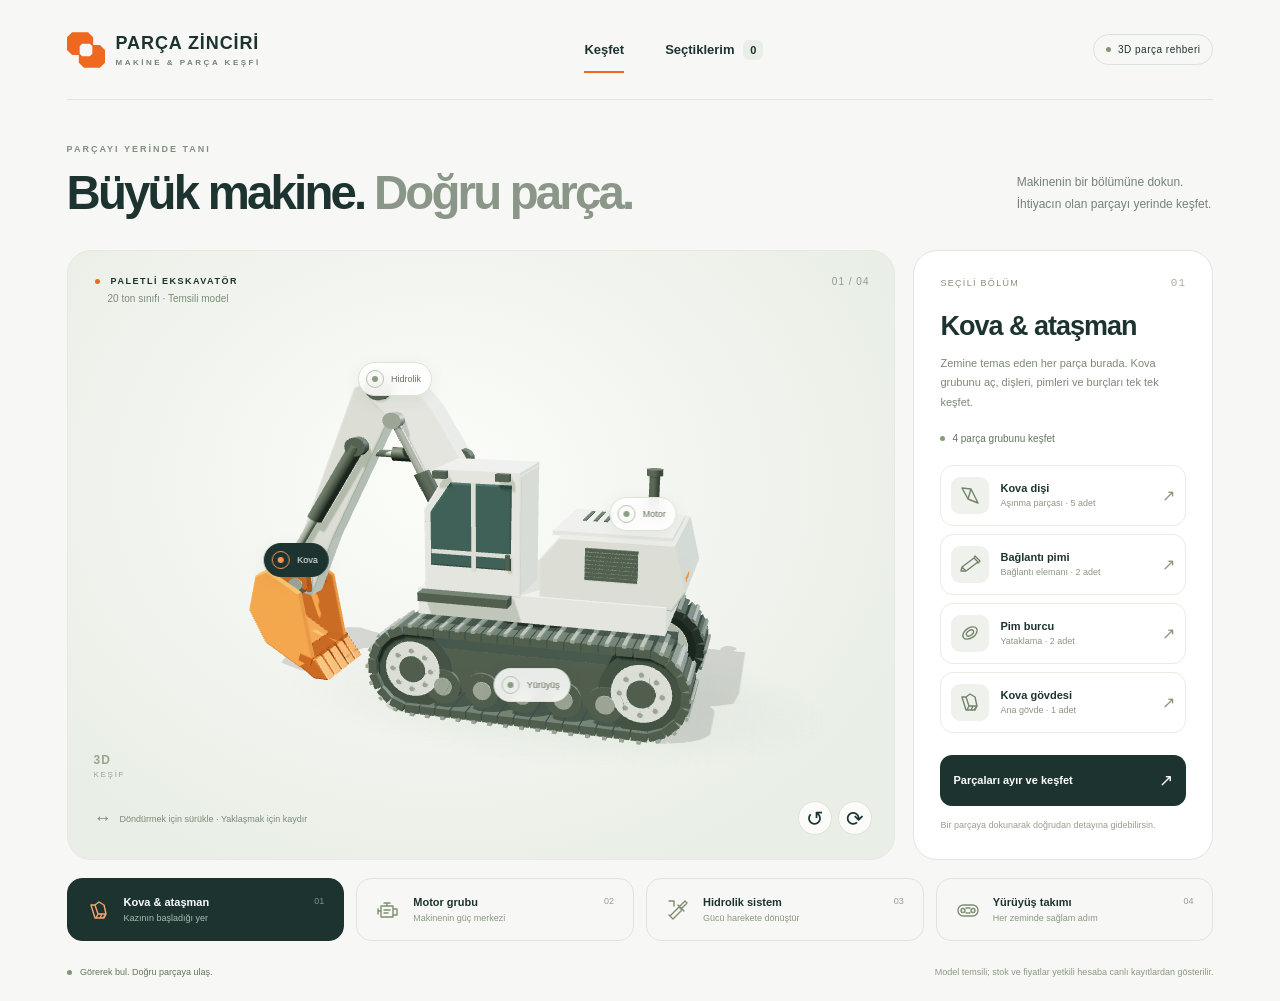
==== mobil-kesfet/index.html @ 013aa924 "feat(mobile): connect excavator parts to protected supplier offers" ====
<!doctype html>
<html lang="tr">
<head><meta charset="UTF-8"><meta name="viewport" content="width=device-width,initial-scale=1"><meta name="theme-color" content="#f3f4f1"><title>Parça Zinciri · Makineyi keşfet</title>  <script type="module" crossorigin src="./assets/index-DD-yfQPR.js"></script>
  <link rel="stylesheet" crossorigin href="./assets/index-zh4lyo6L.css">
</head>
<body>
<div id="app">
  <header class="topbar">
    <a class="brand" href="#explore" aria-label="Parça Zinciri ana ekran"><svg viewBox="0 0 90 84" aria-hidden="true"><path fill="currentColor" fill-rule="evenodd" d="M50,0 62,12 62,30 78,30 90,42 90,72 78,84 40,84 28,72 28,54 12,54 0,42 0,12 12,0ZM54,27 36,27 30,33 30,51 36,57 54,57 60,51 60,33Z"/></svg><span>PARÇA ZİNCİRİ<small>MAKİNE & PARÇA KEŞFİ</small></span></a>
    <nav class="toplinks" aria-label="Ana menü"><a class="active" href="#explore">Keşfet</a><button id="saved-button">Seçtiklerim <span id="saved-count">0</span></button></nav>
    <div class="demo-pill"><i></i> 3D parça rehberi</div>
  </header>
  <main>
    <section class="intro"><div><div class="eyebrow" id="eyebrow">PARÇAYI YERİNDE TANI</div><h1 id="page-title">Büyük makine.<br><span>Doğru parça.</span></h1></div><p id="intro-copy">Makinenin bir bölümüne dokun.<br>İhtiyacın olan parçayı yerinde keşfet.</p></section>
    <div class="workspace">
      <section class="viewport" aria-label="Etkileşimli üç boyutlu ekskavatör">
        <div class="scene-top"><button id="back-button" class="back hidden" aria-label="Makineye dön">← <span>Makineye dön</span></button><div id="machine-label" class="machine-label"><span class="mini-dot"></span> PALETLİ EKSKAVATÖR <small>20 ton sınıfı · Temsili model</small></div><span class="scene-index" id="scene-index">01 / 04</span></div>
        <div id="scene"><div id="loading">Makine hazırlanıyor<span></span></div></div>
        <div id="hotspots" aria-label="Makine bölümleri"></div>
        <div class="scene-tools"><button id="reset-camera" title="Görünümü sıfırla" aria-label="Görünümü sıfırla">↺</button><button id="rotate-button" title="Otomatik döndür" aria-label="Otomatik döndür" aria-pressed="false">⟳</button></div>
        <div class="scene-caption"><span class="drag-icon">↔</span><span id="scene-instruction">Döndürmek için sürükle · Yaklaşmak için kaydır</span></div>
        <div class="view-badge">3D <span id="view-mode">KEŞİF</span></div>
        <div id="explode-controls" class="explode-controls hidden"><div><label for="explode-range">Parçaları ayır</label><output id="explode-value" for="explode-range">%100</output></div><input id="explode-range" type="range" min="0" max="100" value="100" aria-label="Parçaların ayrılma miktarı"><div class="range-labels"><span>Birleşik</span><span>Ayrılmış</span></div></div>
      </section>
      <aside class="inspector" aria-label="Seçili bölüm bilgileri"><div id="panel-content"></div></aside>
    </div>
    <nav id="category-tabs" class="category-tabs" aria-label="Makine bölümleri"></nav>
    <section id="live-offers" class="live-offers hidden" aria-label="Gerçek tedarikçi stokları ve fiyatları"></section>
    <footer class="page-footer"><span><i></i> Görerek bul. Doğru parçaya ulaş.</span><span>Model temsili; stok ve fiyatlar yetkili hesaba canlı kayıtlardan gösterilir.</span></footer>
  </main>
  <div id="toast" role="status" aria-live="polite"></div>
  <dialog id="saved-dialog"><div class="dialog-top"><div><div class="eyebrow">KEŞİF LİSTEM</div><h2>Seçtiğin parçalar</h2></div><button id="close-dialog" aria-label="Kapat">×</button></div><div id="saved-items"></div><p class="dialog-note">Parça türü seçimleri bu sekmede tutulur. Sipariş veya stok rezervasyonu oluşturmaz.</p></dialog>
</div>
</body></html>
---- mobil-kesfet/assets/index-zh4lyo6L.css ----
h1 span{margin-left:.2em}@media(max-width:720px){.detail-mode .viewport{min-height:450px!important}.detail-mode #scene{bottom:150px}.detail-mode .explode-controls{bottom:54px;width:260px}.detail-mode .view-badge{display:none}.detail-mode .scene-caption{bottom:20px}}@media(max-width:720px){main{display:flex!important;flex-direction:column}.intro{order:0}.workspace{display:contents!important}.viewport{order:1}.category-tabs{order:2!important}.inspector{order:3}.page-footer{order:4}h1 span{margin-left:0}}:root{font-family:Manrope,Arial,sans-serif;color:#1d3330;background:#f7f8f5;font-synthesis:none;--orange:#ee681f;--ink:#1d3330;--muted:#75817c;--line:#e1e5df;--surface:#eef1eb}*{box-sizing:border-box}body{margin:0}button,input,a{-webkit-tap-highlight-color:transparent}button,a{touch-action:manipulation}button{font:inherit;cursor:pointer;color:inherit}button:focus-visible,a:focus-visible,input:focus-visible{outline:3px solid #ee681f;outline-offset:4px}button{border:0}a{color:inherit;text-decoration:none}.hidden{display:none!important}.topbar{height:100px;margin:0 5.2%;border-bottom:1px solid var(--line);display:flex;align-items:center;justify-content:space-between;gap:20px}.brand{display:flex;align-items:center;gap:11px}.brand svg{width:38px;height:38px;color:var(--orange)}.brand>span{font-size:18px;font-weight:800;letter-spacing:.9px}.brand small{display:block;font-size:8px;letter-spacing:2.5px;font-weight:600;margin-top:4px;color:#75817c}.toplinks{display:flex;align-items:center;gap:35px;font-size:13px;font-weight:700}.toplinks a{position:relative}.toplinks a:after{content:"";position:absolute;bottom:-16px;left:0;right:0;height:2px;background:var(--orange)}.toplinks button{background:none}.toplinks span{padding:4px 7px;background:#e9eee7;border-radius:6px;margin-left:5px;font-size:11px}.demo-pill{font-size:10px;letter-spacing:.5px;border:1px solid #dce3d9;padding:9px 12px;border-radius:30px;display:flex;gap:7px;align-items:center}.demo-pill i,.mini-dot,.page-footer i{width:5px;height:5px;border-radius:50%;background:#839775;display:inline-block}main{max-width:1480px;margin:auto;padding:44px 5.2% 20px}.intro{display:flex;align-items:flex-end;justify-content:space-between;margin-bottom:30px}.eyebrow{font-size:9px;letter-spacing:2px;font-weight:800;color:#82907f;margin-bottom:12px}h1{font-size:clamp(34px,3.7vw,53px);line-height:1.13;letter-spacing:-2.8px;font-weight:600;margin:0}h1 br{display:none}h1 span{color:#8a9687}.intro p{font-size:12px;line-height:1.8;color:var(--muted);margin:0 2px 4px 25px}.workspace{display:grid;grid-template-columns:minmax(0,1fr) 300px;gap:18px;min-height:490px}.viewport{position:relative;isolation:isolate;border-radius:24px;overflow:hidden;background:radial-gradient(ellipse at 45% 38%,#fcfdf9,#e9eee6 80%);min-height:490px;border:1px solid #e5e9e1}.scene-top{position:absolute;top:25px;left:27px;right:25px;display:flex;justify-content:space-between;align-items:flex-start;z-index:3;pointer-events:none}.machine-label{font-size:9px;font-weight:800;letter-spacing:1.5px}.machine-label .mini-dot{margin-right:7px;background:var(--orange)}.machine-label small{display:block;font-size:10px;font-weight:500;letter-spacing:0;color:#7d8b79;margin:7px 0 0 13px}.scene-index{font-size:10px;color:#8f9d87;letter-spacing:1px}#scene{position:absolute;inset:0}canvas{display:block;width:100%;height:100%;touch-action:none}#loading{position:absolute;top:50%;left:50%;transform:translate(-50%,-50%);font-size:13px;color:#627560}#loading span{display:block;width:80px;height:2px;margin:15px auto;background:var(--orange);animation:breathe 1s infinite alternate}.scene-tools{position:absolute;bottom:24px;right:22px;display:flex;gap:6px;z-index:5}.scene-tools button{width:34px;height:34px;background:#ffffffc9;border:1px solid #dce3d8;border-radius:50%;font-size:21px;line-height:1}.scene-tools button[aria-pressed=true]{background:var(--ink);color:#fff}.scene-caption{position:absolute;bottom:30px;left:26px;display:flex;align-items:center;gap:8px;font-size:9px;color:#7c8a77;pointer-events:none}.drag-icon{font-size:18px}.view-badge{position:absolute;bottom:80px;left:26px;font-size:12px;font-weight:800;letter-spacing:1px;color:#9aa491}.view-badge span{font-size:8px;font-weight:500;display:block;letter-spacing:1.7px;margin-top:3px}.inspector{border:1px solid var(--line);border-radius:24px;background:#fff;padding:26px;min-width:0}.panel-overline{display:flex;justify-content:space-between;align-items:center;font-size:9px;letter-spacing:1.3px;color:#819078;margin-bottom:22px}.panel-number{font-size:11px;font-family:monospace;color:#a7afa2}.category-title{font-size:27px;font-weight:600;letter-spacing:-1px;line-height:1.15;margin:0 0 12px}.category-desc{font-size:11px;color:#7c8878;line-height:1.8;margin:0 0 20px}.count-row{display:flex;align-items:center;gap:7px;font-size:10px;color:#62765d;margin-bottom:21px}.count-row span{width:5px;height:5px;background:#839f73;border-radius:50%}.part-list{display:flex;flex-direction:column;gap:8px}.part-row{display:flex;align-items:center;gap:11px;width:100%;border:1px solid #e8ece5;border-radius:13px;padding:11px 10px;background:#fff;text-align:left;transition:.2s}.part-row:hover,.part-row.active{border-color:#eaa47c;background:#fff8f2}.part-icon{height:37px;width:38px;border-radius:9px;background:#eff2ec;display:grid;place-items:center;color:#73846a;flex:none}.part-row.active .part-icon{background:#fce5d8;color:#d66025}.part-icon svg{width:24px;height:24px}.part-info{flex:1}.part-info strong{font-size:11px;font-weight:750;display:block}.part-info small{font-size:9px;color:#8a9684;display:block;margin-top:4px}.part-arrow{font-size:16px;color:#89977f}.primary{width:100%;background:var(--ink);color:#fff;border-radius:12px;padding:15px 13px;margin-top:22px;font-size:11px;font-weight:650;display:flex;align-items:center;justify-content:space-between;transition:.2s}.primary:hover{background:#2e5149}.primary span{font-size:17px}.panel-foot{font-size:9px;color:#96a08f;line-height:1.7;margin:12px 0 0}.category-tabs{display:grid;grid-template-columns:repeat(4,1fr);gap:12px;margin-top:18px}.category-tab{display:flex;align-items:center;text-align:left;gap:13px;padding:17px 19px;background:transparent;border:1px solid #dfe5db;border-radius:15px;transition:.2s}.category-tab:hover{background:#eaf0e5}.category-tab.active{background:var(--ink);border-color:var(--ink);color:#fff}.category-tab svg{width:24px;height:24px;color:#7c8f70}.category-tab.active svg{color:#f3a674}.category-tab strong{display:block;font-size:11px;font-weight:700}.category-tab small{display:block;font-size:9px;margin-top:5px;color:#8a9881}.category-tab.active small{color:#a9beb1}.tab-number{margin-left:auto;font-size:9px;align-self:flex-start;opacity:.45}.page-footer{display:flex;justify-content:space-between;gap:20px;margin-top:24px;color:#8c9785;font-size:9px;line-height:1.6}.page-footer span:first-child{color:#62725b}.page-footer i{margin-right:6px}.hotspot{position:absolute;display:flex;align-items:center;gap:7px;pointer-events:auto;background:#ffffffdf;border:1px solid #dce3d6;box-shadow:0 4px 18px #263a2810;color:#65735c;border-radius:25px;padding:7px 10px 7px 7px;font-size:9px;white-space:nowrap;transform:translate(-50%,-50%);transition:background .2s,opacity .2s;-webkit-backdrop-filter:blur(8px);backdrop-filter:blur(8px)}.hotspot i{display:block;width:18px;height:18px;border:1px solid #b8c3b0;border-radius:50%;position:relative}.hotspot i:after{content:"";position:absolute;inset:5px;border-radius:50%;background:#8b9d80}.hotspot.active{background:var(--ink);color:#fff;border-color:var(--ink)}.hotspot.active i{border-color:#ee985b}.hotspot.active i:after{background:#ff9757}#hotspots{position:absolute;inset:0;pointer-events:none;z-index:4}.back{pointer-events:auto;background:#ffffffcf;padding:10px 12px;border-radius:20px;font-size:14px;box-shadow:0 2px 10px #203c2010}.back span{font-size:10px;margin-left:6px}.detail-mode .scene-caption{bottom:23px}.detail-mode .scene-tools{bottom:18px}.explode-controls{position:absolute;bottom:75px;left:50%;transform:translate(-50%);width:250px;padding:13px 18px 10px;background:#ffffffda;border:1px solid #e0e7db;border-radius:15px;-webkit-backdrop-filter:blur(10px);backdrop-filter:blur(10px);z-index:5}.explode-controls>div:first-child{display:flex;justify-content:space-between;align-items:center;font-size:10px;font-weight:700}input[type=range]{width:100%;accent-color:var(--orange);margin:12px 0 6px;cursor:pointer}.range-labels{display:flex;justify-content:space-between;font-size:8px;color:#8b9784}.detail-price{border-top:1px solid var(--line);padding-top:16px;margin-top:20px;display:flex;align-items:flex-end;justify-content:space-between}.detail-price small{display:block;color:#91a086;font-size:9px;margin-bottom:5px}.detail-price strong{font-size:24px;font-weight:600;letter-spacing:-1px}.detail-price em{font-size:10px;font-style:normal;background:#edf3e8;padding:6px 9px;border-radius:15px;color:#68805c}.detail-sku{font-family:monospace;font-size:10px;color:#8c9787;margin-bottom:12px}.detail-mode .category-title{font-size:25px}.detail-mode .panel-overline,.detail-mode .category-desc{margin-bottom:15px}.detail-mode .part-row{padding:8px 9px}.detail-mode .part-icon{height:30px;width:30px}.detail-mode .primary{margin-top:15px}.detail-mode .view-badge{bottom:80px}#toast{position:fixed;bottom:25px;left:50%;transform:translate(-50%,15px);padding:14px 25px;background:var(--ink);color:#fff;border-radius:30px;font-size:12px;box-shadow:0 8px 40px #1d33302a;z-index:50;opacity:0;pointer-events:none;transition:.25s}#toast.show{opacity:1;transform:translate(-50%)}dialog{border:1px solid var(--line);border-radius:24px;width:min(470px,calc(100% - 32px));padding:28px;color:var(--ink);box-shadow:0 25px 100px #142c3320}dialog::backdrop{background:#24352d66;-webkit-backdrop-filter:blur(6px);backdrop-filter:blur(6px)}.dialog-top{display:flex;justify-content:space-between;align-items:flex-start}.dialog-top h2{font-size:24px;margin:0 0 24px;letter-spacing:-1px}.dialog-top button{background:#eef2ea;width:30px;height:30px;border-radius:50%;font-size:22px}.dialog-note{font-size:10px;line-height:1.7;color:#85907e}.saved-row{padding:15px 0;border-top:1px solid var(--line);display:flex;align-items:center;justify-content:space-between;gap:10px}.saved-row strong{font-size:13px}.saved-row small{display:block;font-size:10px;color:#8b9783;margin-top:5px}.saved-row button{background:#f4f0eb;padding:8px 12px;border-radius:8px;font-size:11px}.empty-list{font-size:13px;line-height:1.8;color:#7c8876;padding:15px 0 25px}.scene-error{padding:30px;max-width:350px;line-height:1.8;text-align:center}.error-retry{margin-top:15px;padding:10px 15px;border-radius:10px;background:var(--ink);color:#fff}@keyframes breathe{to{opacity:.3;transform:scaleX(.4)}}@media(min-width:1500px){main{padding-left:30px;padding-right:30px}.workspace,.viewport{min-height:560px}.inspector{padding:32px}.category-title{font-size:30px}.part-row{padding:15px 10px}.category-desc{font-size:12px}}@media(max-width:1000px){.workspace{grid-template-columns:minmax(0,1fr) 265px}.inspector{padding:22px}.intro p{font-size:11px}.category-tab{padding:15px 13px;gap:8px}.category-tab strong{font-size:10px}.scene-caption{max-width:190px;font-size:8px}.category-title{font-size:25px}}@media(max-width:720px){.topbar{height:79px;margin:0 20px}.brand svg{width:30px;height:30px}.brand>span{font-size:14px;letter-spacing:.4px}.brand small{font-size:6px;letter-spacing:1.9px}.toplinks{gap:0}.toplinks a{display:none}.toplinks button{font-size:0;padding:10px 0}.toplinks button:before{content:"♡";font-size:23px}.toplinks span{font-size:10px;margin-left:3px}.demo-pill{position:absolute;top:99px;right:20px;font-size:8px;padding:6px 8px}.demo-pill i{width:4px;height:4px}main{padding:24px 16px 25px}.intro{display:block;margin:0 4px 20px}.eyebrow{font-size:8px;letter-spacing:1.6px;margin-bottom:13px}h1{font-size:34px;letter-spacing:-1.8px;line-height:1.17}h1 br{display:block}.intro p{margin:12px 0 0;font-size:11px;line-height:1.7}.intro p br{display:none}.workspace{display:flex;flex-direction:column;gap:14px;min-height:0}.viewport{min-height:370px;border-radius:22px}.scene-top{top:18px;left:18px;right:18px}.machine-label{font-size:8px;letter-spacing:1px}.machine-label small{font-size:8px}.scene-caption{bottom:21px;left:17px;max-width:205px}.scene-tools{bottom:16px;right:14px}.scene-tools button{width:30px;height:30px;font-size:19px}.hotspot{font-size:8px;padding:5px 8px 5px 5px;gap:4px}.hotspot i{width:15px;height:15px}.hotspot i:after{inset:4px}.view-badge{left:19px;bottom:62px}.inspector{border-radius:20px;padding:23px}.panel-overline{margin-bottom:13px}.category-title{font-size:26px}.category-desc{font-size:12px;max-width:95%}.part-list{display:grid;grid-template-columns:1fr 1fr;gap:8px}.part-row{gap:7px;padding:10px 8px}.part-icon{width:29px;height:29px}.part-info strong{font-size:10px}.part-info small{font-size:8px}.part-arrow{display:none}.primary{margin-top:16px;font-size:12px}.category-tabs{order:0;grid-template-columns:repeat(4,1fr);gap:5px;margin:13px 0}.category-tab{flex-direction:column;align-items:center;justify-content:center;padding:13px 4px;gap:7px;border-radius:13px;text-align:center;min-height:76px}.category-tab svg{width:21px;height:21px}.category-tab strong{font-size:8px}.category-tab small,.tab-number{display:none}.page-footer{flex-direction:column;gap:8px;margin:22px 6px 0;font-size:8px}.detail-mode .viewport{min-height:400px}.explode-controls{bottom:65px;width:220px;padding:12px 16px 9px}.detail-mode .scene-caption{max-width:190px}.detail-mode .view-badge{bottom:80px}.detail-mode .intro h1{font-size:32px}.detail-mode .part-list{grid-template-columns:1fr 1fr}.detail-price{margin-top:17px}.detail-mode .category-tabs{display:none}.detail-mode .page-footer{margin-top:18px}.back span{font-size:9px}.back{font-size:13px;padding:9px 10px}}@media(prefers-reduced-motion:reduce){*,*:before,*:after{animation:none!important;transition:none!important;scroll-behavior:auto!important}}.live-offers{margin-top:24px;background:#fff;border:1px solid var(--line);border-radius:24px;padding:28px;scroll-margin-top:20px;min-width:0}.offers-heading{display:flex;justify-content:space-between;align-items:center;gap:16px}.offers-heading h2{margin:8px 0;font-size:26px;letter-spacing:-.8px}.offers-panel-link{font-size:12px;font-weight:700;white-space:nowrap}.offers-help,.offers-message{font-size:13px;line-height:1.7;color:#586e63}.offers-message{padding:14px 16px;background:#f1f4ed;border-radius:12px}.offers-message a{display:inline-block;margin:6px 0;color:#a94b17;text-decoration:underline;font-weight:700}.offers-form{display:grid;grid-template-columns:repeat(4,minmax(0,1fr));gap:14px;margin:24px 0 16px}.offers-form label{font-size:12px;font-weight:700;min-width:0}.offers-form input:not([type=checkbox]),.offers-form select{display:block;width:100%;min-width:0;margin-top:8px;min-height:46px;border:1px solid #cdd6c8;border-radius:10px;padding:10px;font:inherit;background:#fff;color:var(--ink)}.offers-check{display:flex;align-items:center;gap:8px;min-height:44px}.offers-check input{width:18px;height:18px;accent-color:var(--orange)}.offers-search,.offers-more{min-height:46px;border-radius:10px;background:var(--ink);color:#fff;padding:12px 18px;font-size:13px}.offers-results{display:grid;grid-template-columns:repeat(2,minmax(0,1fr));gap:16px}.offer-card{border:1px solid var(--line);border-radius:16px;padding:20px;min-width:0;overflow-wrap:anywhere}.offer-top{display:flex;justify-content:space-between;gap:12px;align-items:flex-start;font-size:13px}.offer-status{background:#e5efdf;color:#426637;border-radius:6px;padding:5px 8px;font-size:10px;white-space:nowrap}.offer-status.pending{background:#fff1db;color:#8a5c15}.offer-card h3{font-size:19px;line-height:1.4;margin:20px 0 8px}.offer-meta,.offer-code,.offer-card details{font-size:12px;color:#68796c;line-height:1.7}.offer-code strong{color:var(--ink)}.offer-numbers{display:flex;flex-wrap:wrap;gap:18px;margin:20px 0}.offer-numbers small{font-size:10px;display:block;color:#74836b;margin-bottom:6px}.offer-numbers strong{font-size:20px;color:var(--ink)}.offer-card button{font-size:12px;min-height:44px;background:#eef2e8;padding:12px;border-radius:10px;width:100%;margin-bottom:12px}.offer-card summary{cursor:pointer;min-height:30px}.offer-test{background:#fff0dc;color:#805121;border-radius:6px;padding:8px;font-size:11px}.offers-more{margin-top:16px}.save-secondary{margin-top:10px;background:transparent;border:1px solid var(--line);width:100%;padding:12px;border-radius:10px;font-size:12px;min-height:44px}@media(max-width:720px){.live-offers{order:4;padding:20px 16px;margin-top:14px;border-radius:20px}.page-footer{order:5}.offers-heading{display:block}.offers-heading h2{font-size:24px}.offers-panel-link{display:inline-block;padding:8px 0}.offers-form{grid-template-columns:repeat(2,minmax(0,1fr));gap:12px}.offers-results{grid-template-columns:1fr}.offers-search{grid-column:1/-1}.offer-card{padding:17px}.offer-top{font-size:12px}.offers-form input:not([type=checkbox]),.offers-form select{font-size:16px}.offers-help,.offers-message{font-size:12px}}
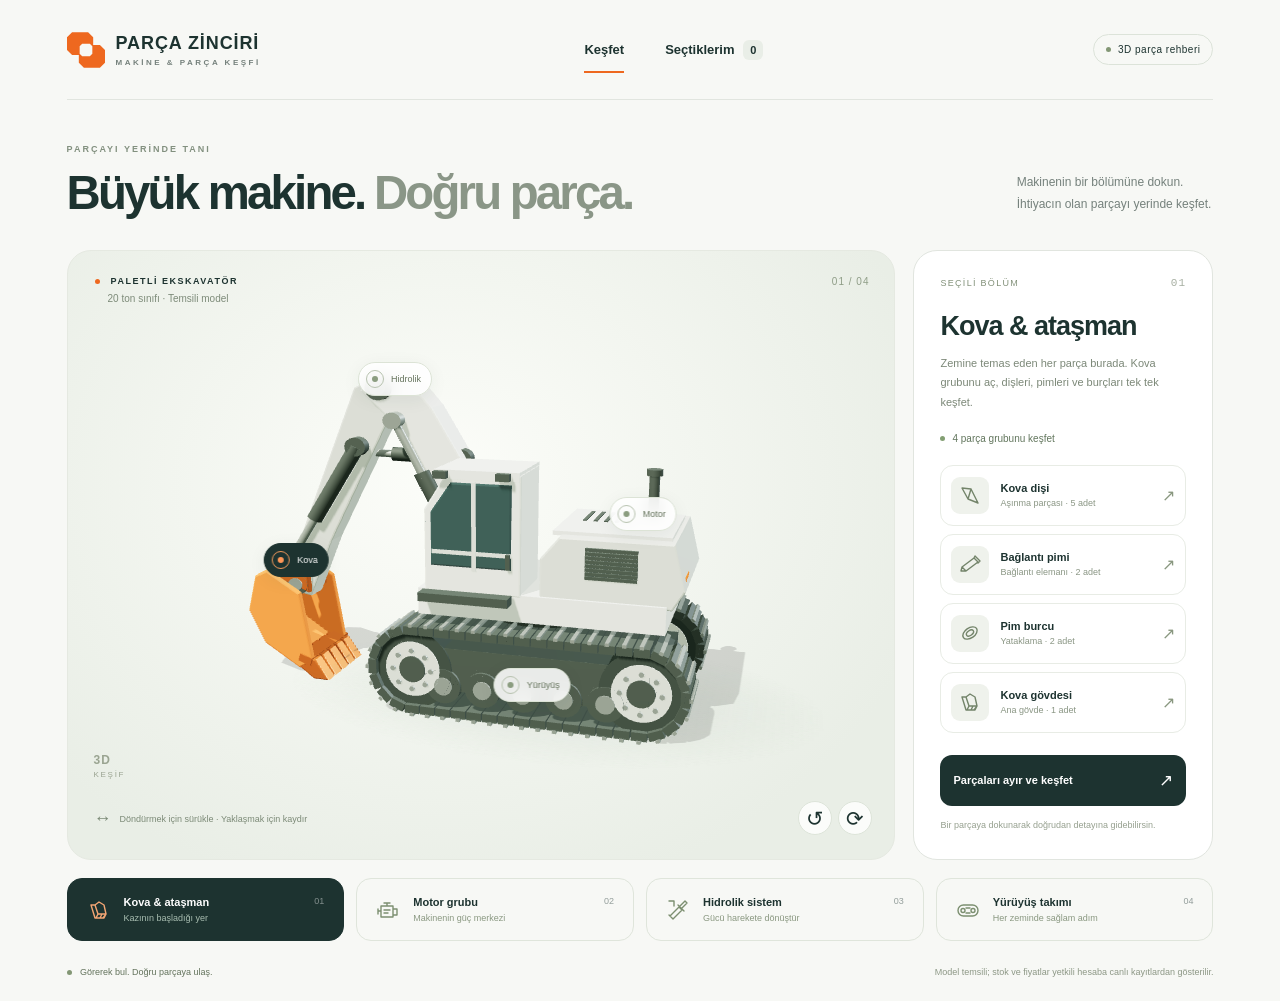
==== commit c7019255: "fix(explorer): tighten part matches and label price currencies" ====
--- a/mobil-kesfet/index.html
+++ b/mobil-kesfet/index.html
@@ -1,6 +1,6 @@
 <!doctype html>
 <html lang="tr">
-<head><meta charset="UTF-8"><meta name="viewport" content="width=device-width,initial-scale=1"><meta name="theme-color" content="#f3f4f1"><title>Parça Zinciri · Makineyi keşfet</title>  <script type="module" crossorigin src="./assets/index-DD-yfQPR.js"></script>
+<head><meta charset="UTF-8"><meta name="viewport" content="width=device-width,initial-scale=1"><meta name="theme-color" content="#f3f4f1"><title>Parça Zinciri · Makineyi keşfet</title>  <script type="module" crossorigin src="./assets/index-BQaDOQ74.js"></script>
   <link rel="stylesheet" crossorigin href="./assets/index-zh4lyo6L.css">
 </head>
 <body>
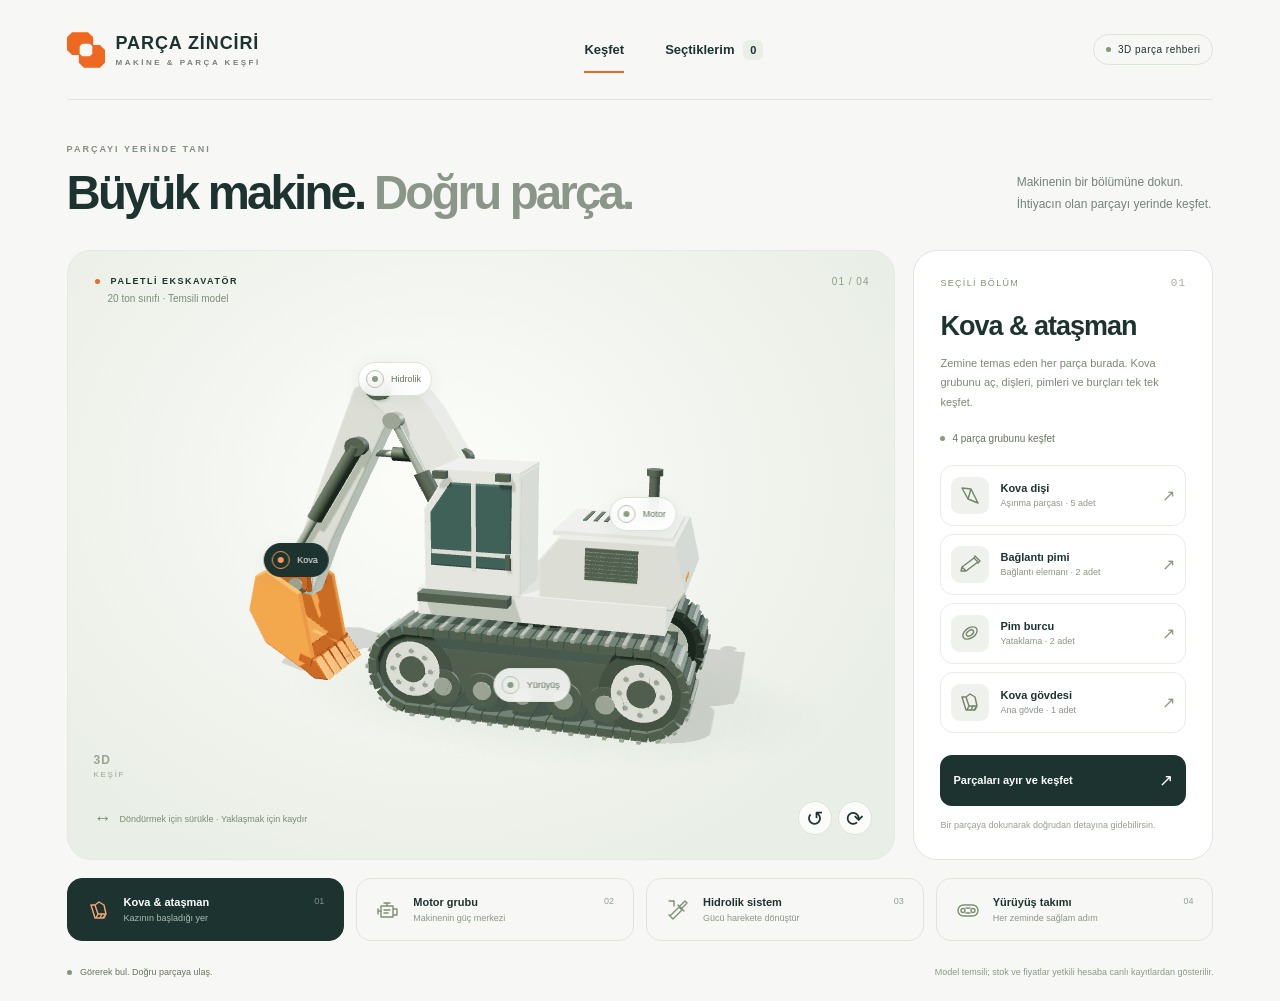
==== commit 1ad42557: "feat(mobile): sign in with verified web administrator session" ====
--- a/mobil-kesfet/index.html
+++ b/mobil-kesfet/index.html
@@ -1,6 +1,6 @@
 <!doctype html>
 <html lang="tr">
-<head><meta charset="UTF-8"><meta name="viewport" content="width=device-width,initial-scale=1"><meta name="theme-color" content="#f3f4f1"><title>Parça Zinciri · Makineyi keşfet</title>  <script type="module" crossorigin src="./assets/index-BQaDOQ74.js"></script>
+<head><meta charset="UTF-8"><meta name="viewport" content="width=device-width,initial-scale=1"><meta name="theme-color" content="#f3f4f1"><title>Parça Zinciri · Makineyi keşfet</title>  <script type="module" crossorigin src="./assets/index-BoUj6Jlf.js"></script>
   <link rel="stylesheet" crossorigin href="./assets/index-zh4lyo6L.css">
 </head>
 <body>
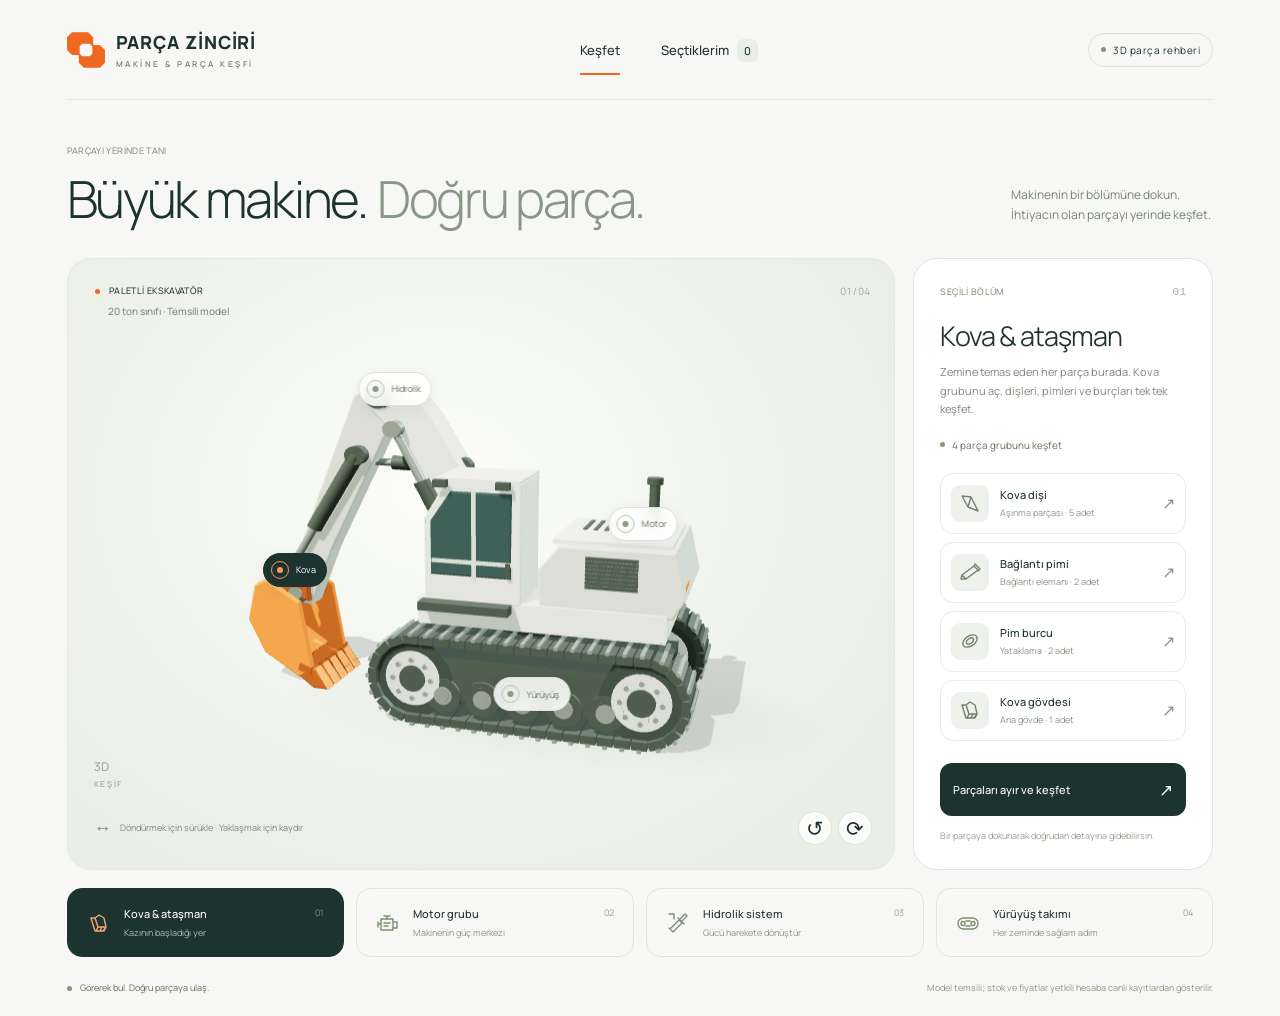
==== commit c15a99db: "Match mobile typography to light rounded reference style" ====
--- a/mobil-kesfet/index.html
+++ b/mobil-kesfet/index.html
@@ -1,7 +1,7 @@
 <!doctype html>
 <html lang="tr">
-<head><meta charset="UTF-8"><meta name="viewport" content="width=device-width,initial-scale=1"><meta name="theme-color" content="#f3f4f1"><title>Parça Zinciri · Makineyi keşfet</title>  <script type="module" crossorigin src="./assets/index-BoUj6Jlf.js"></script>
-  <link rel="stylesheet" crossorigin href="./assets/index-zh4lyo6L.css">
+<head><meta charset="UTF-8"><meta name="viewport" content="width=device-width,initial-scale=1"><meta name="theme-color" content="#f3f4f1"><title>Parça Zinciri · Makineyi keşfet</title>  <script type="module" crossorigin src="./assets/index-fU_rBsfX.js"></script>
+  <link rel="stylesheet" crossorigin href="./assets/index-DtFBLgPH.css">
 </head>
 <body>
 <div id="app">
--- a/mobil-kesfet/assets/index-DtFBLgPH.css
+++ b/mobil-kesfet/assets/index-DtFBLgPH.css
@@ -0,0 +1 @@
+@font-face{font-family:Manrope;font-style:normal;font-weight:200 800;font-display:swap;src:url(../fonts/Manrope-Variable.ttf) format("truetype")}h1 span{margin-left:.2em}@media(max-width:720px){.detail-mode .viewport{min-height:450px!important}.detail-mode #scene{bottom:150px}.detail-mode .explode-controls{bottom:54px;width:260px}.detail-mode .view-badge{display:none}.detail-mode .scene-caption{bottom:20px}}@media(max-width:720px){main{display:flex!important;flex-direction:column}.intro{order:0}.workspace{display:contents!important}.viewport{order:1}.category-tabs{order:2!important}.inspector{order:3}.page-footer{order:4}h1 span{margin-left:0}}:root{font-family:Manrope,Arial,sans-serif;color:#1d3330;background:#f7f8f5;font-synthesis:none;--orange:#ee681f;--ink:#1d3330;--muted:#75817c;--line:#e1e5df;--surface:#eef1eb}*{box-sizing:border-box}body{margin:0}button,input,a{-webkit-tap-highlight-color:transparent}button,a{touch-action:manipulation}button{font:inherit;cursor:pointer;color:inherit}button:focus-visible,a:focus-visible,input:focus-visible{outline:3px solid #ee681f;outline-offset:4px}button{border:0}a{color:inherit;text-decoration:none}.hidden{display:none!important}.topbar{height:100px;margin:0 5.2%;border-bottom:1px solid var(--line);display:flex;align-items:center;justify-content:space-between;gap:20px}.brand{display:flex;align-items:center;gap:11px}.brand svg{width:38px;height:38px;color:var(--orange)}.brand>span{font-size:18px;font-weight:800;letter-spacing:.9px}.brand small{display:block;font-size:8px;letter-spacing:2.5px;font-weight:600;margin-top:4px;color:#75817c}.toplinks{display:flex;align-items:center;gap:35px;font-size:13px;font-weight:700}.toplinks a{position:relative}.toplinks a:after{content:"";position:absolute;bottom:-16px;left:0;right:0;height:2px;background:var(--orange)}.toplinks button{background:none}.toplinks span{padding:4px 7px;background:#e9eee7;border-radius:6px;margin-left:5px;font-size:11px}.demo-pill{font-size:10px;letter-spacing:.5px;border:1px solid #dce3d9;padding:9px 12px;border-radius:30px;display:flex;gap:7px;align-items:center}.demo-pill i,.mini-dot,.page-footer i{width:5px;height:5px;border-radius:50%;background:#839775;display:inline-block}main{max-width:1480px;margin:auto;padding:44px 5.2% 20px}.intro{display:flex;align-items:flex-end;justify-content:space-between;margin-bottom:30px}.eyebrow{font-size:9px;letter-spacing:2px;font-weight:800;color:#82907f;margin-bottom:12px}h1{font-size:clamp(34px,3.7vw,53px);line-height:1.13;letter-spacing:-2.8px;font-weight:600;margin:0}h1 br{display:none}h1 span{color:#8a9687}.intro p{font-size:12px;line-height:1.8;color:var(--muted);margin:0 2px 4px 25px}.workspace{display:grid;grid-template-columns:minmax(0,1fr) 300px;gap:18px;min-height:490px}.viewport{position:relative;isolation:isolate;border-radius:24px;overflow:hidden;background:radial-gradient(ellipse at 45% 38%,#fcfdf9,#e9eee6 80%);min-height:490px;border:1px solid #e5e9e1}.scene-top{position:absolute;top:25px;left:27px;right:25px;display:flex;justify-content:space-between;align-items:flex-start;z-index:3;pointer-events:none}.machine-label{font-size:9px;font-weight:800;letter-spacing:1.5px}.machine-label .mini-dot{margin-right:7px;background:var(--orange)}.machine-label small{display:block;font-size:10px;font-weight:500;letter-spacing:0;color:#7d8b79;margin:7px 0 0 13px}.scene-index{font-size:10px;color:#8f9d87;letter-spacing:1px}#scene{position:absolute;inset:0}canvas{display:block;width:100%;height:100%;touch-action:none}#loading{position:absolute;top:50%;left:50%;transform:translate(-50%,-50%);font-size:13px;color:#627560}#loading span{display:block;width:80px;height:2px;margin:15px auto;background:var(--orange);animation:breathe 1s infinite alternate}.scene-tools{position:absolute;bottom:24px;right:22px;display:flex;gap:6px;z-index:5}.scene-tools button{width:34px;height:34px;background:#ffffffc9;border:1px solid #dce3d8;border-radius:50%;font-size:21px;line-height:1}.scene-tools button[aria-pressed=true]{background:var(--ink);color:#fff}.scene-caption{position:absolute;bottom:30px;left:26px;display:flex;align-items:center;gap:8px;font-size:9px;color:#7c8a77;pointer-events:none}.drag-icon{font-size:18px}.view-badge{position:absolute;bottom:80px;left:26px;font-size:12px;font-weight:800;letter-spacing:1px;color:#9aa491}.view-badge span{font-size:8px;font-weight:500;display:block;letter-spacing:1.7px;margin-top:3px}.inspector{border:1px solid var(--line);border-radius:24px;background:#fff;padding:26px;min-width:0}.panel-overline{display:flex;justify-content:space-between;align-items:center;font-size:9px;letter-spacing:1.3px;color:#819078;margin-bottom:22px}.panel-number{font-size:11px;font-family:monospace;color:#a7afa2}.category-title{font-size:27px;font-weight:600;letter-spacing:-1px;line-height:1.15;margin:0 0 12px}.category-desc{font-size:11px;color:#7c8878;line-height:1.8;margin:0 0 20px}.count-row{display:flex;align-items:center;gap:7px;font-size:10px;color:#62765d;margin-bottom:21px}.count-row span{width:5px;height:5px;background:#839f73;border-radius:50%}.part-list{display:flex;flex-direction:column;gap:8px}.part-row{display:flex;align-items:center;gap:11px;width:100%;border:1px solid #e8ece5;border-radius:13px;padding:11px 10px;background:#fff;text-align:left;transition:.2s}.part-row:hover,.part-row.active{border-color:#eaa47c;background:#fff8f2}.part-icon{height:37px;width:38px;border-radius:9px;background:#eff2ec;display:grid;place-items:center;color:#73846a;flex:none}.part-row.active .part-icon{background:#fce5d8;color:#d66025}.part-icon svg{width:24px;height:24px}.part-info{flex:1}.part-info strong{font-size:11px;font-weight:750;display:block}.part-info small{font-size:9px;color:#8a9684;display:block;margin-top:4px}.part-arrow{font-size:16px;color:#89977f}.primary{width:100%;background:var(--ink);color:#fff;border-radius:12px;padding:15px 13px;margin-top:22px;font-size:11px;font-weight:650;display:flex;align-items:center;justify-content:space-between;transition:.2s}.primary:hover{background:#2e5149}.primary span{font-size:17px}.panel-foot{font-size:9px;color:#96a08f;line-height:1.7;margin:12px 0 0}.category-tabs{display:grid;grid-template-columns:repeat(4,1fr);gap:12px;margin-top:18px}.category-tab{display:flex;align-items:center;text-align:left;gap:13px;padding:17px 19px;background:transparent;border:1px solid #dfe5db;border-radius:15px;transition:.2s}.category-tab:hover{background:#eaf0e5}.category-tab.active{background:var(--ink);border-color:var(--ink);color:#fff}.category-tab svg{width:24px;height:24px;color:#7c8f70}.category-tab.active svg{color:#f3a674}.category-tab strong{display:block;font-size:11px;font-weight:700}.category-tab small{display:block;font-size:9px;margin-top:5px;color:#8a9881}.category-tab.active small{color:#a9beb1}.tab-number{margin-left:auto;font-size:9px;align-self:flex-start;opacity:.45}.page-footer{display:flex;justify-content:space-between;gap:20px;margin-top:24px;color:#8c9785;font-size:9px;line-height:1.6}.page-footer span:first-child{color:#62725b}.page-footer i{margin-right:6px}.hotspot{position:absolute;display:flex;align-items:center;gap:7px;pointer-events:auto;background:#ffffffdf;border:1px solid #dce3d6;box-shadow:0 4px 18px #263a2810;color:#65735c;border-radius:25px;padding:7px 10px 7px 7px;font-size:9px;white-space:nowrap;transform:translate(-50%,-50%);transition:background .2s,opacity .2s;-webkit-backdrop-filter:blur(8px);backdrop-filter:blur(8px)}.hotspot i{display:block;width:18px;height:18px;border:1px solid #b8c3b0;border-radius:50%;position:relative}.hotspot i:after{content:"";position:absolute;inset:5px;border-radius:50%;background:#8b9d80}.hotspot.active{background:var(--ink);color:#fff;border-color:var(--ink)}.hotspot.active i{border-color:#ee985b}.hotspot.active i:after{background:#ff9757}#hotspots{position:absolute;inset:0;pointer-events:none;z-index:4}.back{pointer-events:auto;background:#ffffffcf;padding:10px 12px;border-radius:20px;font-size:14px;box-shadow:0 2px 10px #203c2010}.back span{font-size:10px;margin-left:6px}.detail-mode .scene-caption{bottom:23px}.detail-mode .scene-tools{bottom:18px}.explode-controls{position:absolute;bottom:75px;left:50%;transform:translate(-50%);width:250px;padding:13px 18px 10px;background:#ffffffda;border:1px solid #e0e7db;border-radius:15px;-webkit-backdrop-filter:blur(10px);backdrop-filter:blur(10px);z-index:5}.explode-controls>div:first-child{display:flex;justify-content:space-between;align-items:center;font-size:10px;font-weight:700}input[type=range]{width:100%;accent-color:var(--orange);margin:12px 0 6px;cursor:pointer}.range-labels{display:flex;justify-content:space-between;font-size:8px;color:#8b9784}.detail-price{border-top:1px solid var(--line);padding-top:16px;margin-top:20px;display:flex;align-items:flex-end;justify-content:space-between}.detail-price small{display:block;color:#91a086;font-size:9px;margin-bottom:5px}.detail-price strong{font-size:24px;font-weight:600;letter-spacing:-1px}.detail-price em{font-size:10px;font-style:normal;background:#edf3e8;padding:6px 9px;border-radius:15px;color:#68805c}.detail-sku{font-family:monospace;font-size:10px;color:#8c9787;margin-bottom:12px}.detail-mode .category-title{font-size:25px}.detail-mode .panel-overline,.detail-mode .category-desc{margin-bottom:15px}.detail-mode .part-row{padding:8px 9px}.detail-mode .part-icon{height:30px;width:30px}.detail-mode .primary{margin-top:15px}.detail-mode .view-badge{bottom:80px}#toast{position:fixed;bottom:25px;left:50%;transform:translate(-50%,15px);padding:14px 25px;background:var(--ink);color:#fff;border-radius:30px;font-size:12px;box-shadow:0 8px 40px #1d33302a;z-index:50;opacity:0;pointer-events:none;transition:.25s}#toast.show{opacity:1;transform:translate(-50%)}dialog{border:1px solid var(--line);border-radius:24px;width:min(470px,calc(100% - 32px));padding:28px;color:var(--ink);box-shadow:0 25px 100px #142c3320}dialog::backdrop{background:#24352d66;-webkit-backdrop-filter:blur(6px);backdrop-filter:blur(6px)}.dialog-top{display:flex;justify-content:space-between;align-items:flex-start}.dialog-top h2{font-size:24px;margin:0 0 24px;letter-spacing:-1px}.dialog-top button{background:#eef2ea;width:30px;height:30px;border-radius:50%;font-size:22px}.dialog-note{font-size:10px;line-height:1.7;color:#85907e}.saved-row{padding:15px 0;border-top:1px solid var(--line);display:flex;align-items:center;justify-content:space-between;gap:10px}.saved-row strong{font-size:13px}.saved-row small{display:block;font-size:10px;color:#8b9783;margin-top:5px}.saved-row button{background:#f4f0eb;padding:8px 12px;border-radius:8px;font-size:11px}.empty-list{font-size:13px;line-height:1.8;color:#7c8876;padding:15px 0 25px}.scene-error{padding:30px;max-width:350px;line-height:1.8;text-align:center}.error-retry{margin-top:15px;padding:10px 15px;border-radius:10px;background:var(--ink);color:#fff}@keyframes breathe{to{opacity:.3;transform:scaleX(.4)}}@media(min-width:1500px){main{padding-left:30px;padding-right:30px}.workspace,.viewport{min-height:560px}.inspector{padding:32px}.category-title{font-size:30px}.part-row{padding:15px 10px}.category-desc{font-size:12px}}@media(max-width:1000px){.workspace{grid-template-columns:minmax(0,1fr) 265px}.inspector{padding:22px}.intro p{font-size:11px}.category-tab{padding:15px 13px;gap:8px}.category-tab strong{font-size:10px}.scene-caption{max-width:190px;font-size:8px}.category-title{font-size:25px}}@media(max-width:720px){.topbar{height:79px;margin:0 20px}.brand svg{width:30px;height:30px}.brand>span{font-size:14px;letter-spacing:.4px}.brand small{font-size:6px;letter-spacing:1.9px}.toplinks{gap:0}.toplinks a{display:none}.toplinks button{font-size:0;padding:10px 0}.toplinks button:before{content:"♡";font-size:23px}.toplinks span{font-size:10px;margin-left:3px}.demo-pill{position:absolute;top:99px;right:20px;font-size:8px;padding:6px 8px}.demo-pill i{width:4px;height:4px}main{padding:24px 16px 25px}.intro{display:block;margin:0 4px 20px}.eyebrow{font-size:8px;letter-spacing:1.6px;margin-bottom:13px}h1{font-size:34px;letter-spacing:-1.8px;line-height:1.17}h1 br{display:block}.intro p{margin:12px 0 0;font-size:11px;line-height:1.7}.intro p br{display:none}.workspace{display:flex;flex-direction:column;gap:14px;min-height:0}.viewport{min-height:370px;border-radius:22px}.scene-top{top:18px;left:18px;right:18px}.machine-label{font-size:8px;letter-spacing:1px}.machine-label small{font-size:8px}.scene-caption{bottom:21px;left:17px;max-width:205px}.scene-tools{bottom:16px;right:14px}.scene-tools button{width:30px;height:30px;font-size:19px}.hotspot{font-size:8px;padding:5px 8px 5px 5px;gap:4px}.hotspot i{width:15px;height:15px}.hotspot i:after{inset:4px}.view-badge{left:19px;bottom:62px}.inspector{border-radius:20px;padding:23px}.panel-overline{margin-bottom:13px}.category-title{font-size:26px}.category-desc{font-size:12px;max-width:95%}.part-list{display:grid;grid-template-columns:1fr 1fr;gap:8px}.part-row{gap:7px;padding:10px 8px}.part-icon{width:29px;height:29px}.part-info strong{font-size:10px}.part-info small{font-size:8px}.part-arrow{display:none}.primary{margin-top:16px;font-size:12px}.category-tabs{order:0;grid-template-columns:repeat(4,1fr);gap:5px;margin:13px 0}.category-tab{flex-direction:column;align-items:center;justify-content:center;padding:13px 4px;gap:7px;border-radius:13px;text-align:center;min-height:76px}.category-tab svg{width:21px;height:21px}.category-tab strong{font-size:8px}.category-tab small,.tab-number{display:none}.page-footer{flex-direction:column;gap:8px;margin:22px 6px 0;font-size:8px}.detail-mode .viewport{min-height:400px}.explode-controls{bottom:65px;width:220px;padding:12px 16px 9px}.detail-mode .scene-caption{max-width:190px}.detail-mode .view-badge{bottom:80px}.detail-mode .intro h1{font-size:32px}.detail-mode .part-list{grid-template-columns:1fr 1fr}.detail-price{margin-top:17px}.detail-mode .category-tabs{display:none}.detail-mode .page-footer{margin-top:18px}.back span{font-size:9px}.back{font-size:13px;padding:9px 10px}}@media(prefers-reduced-motion:reduce){*,*:before,*:after{animation:none!important;transition:none!important;scroll-behavior:auto!important}}:root{font-weight:400}h1,.detail-mode .intro h1{font-weight:300;letter-spacing:-.045em;line-height:1.16}h1{font-size:clamp(36px,4vw,54px)}.category-title{font-weight:350;letter-spacing:-.035em}.intro p,.category-desc{font-weight:400;line-height:1.65}.eyebrow,.panel-overline,.machine-label,.view-badge{font-weight:450;letter-spacing:.04em;text-transform:none}.toplinks,.primary,.part-info strong,.category-tab strong,.detail-price strong{font-weight:500}.scene-index,.detail-price b,.stat-value{font-weight:300;font-variant-numeric:tabular-nums;letter-spacing:-.035em}@media(max-width:720px){h1{font-size:36px}.detail-mode .intro h1{font-size:32px}.intro p{font-size:13px}.category-title{font-size:27px}.category-desc{font-size:13px}.part-info strong{font-size:12px}.part-info small,.category-tab strong{font-size:10px}.machine-label{font-size:11px}.primary{font-size:14px}}.live-offers{margin-top:24px;background:#fff;border:1px solid var(--line);border-radius:24px;padding:28px;scroll-margin-top:20px;min-width:0}.offers-heading{display:flex;justify-content:space-between;align-items:center;gap:16px}.offers-heading h2{margin:8px 0;font-size:26px;letter-spacing:-.8px}.offers-panel-link{font-size:12px;font-weight:700;white-space:nowrap}.offers-help,.offers-message{font-size:13px;line-height:1.7;color:#586e63}.offers-message{padding:14px 16px;background:#f1f4ed;border-radius:12px}.offers-message a{display:inline-block;margin:6px 0;color:#a94b17;text-decoration:underline;font-weight:700}.offers-form{display:grid;grid-template-columns:repeat(4,minmax(0,1fr));gap:14px;margin:24px 0 16px}.offers-form label{font-size:12px;font-weight:700;min-width:0}.offers-form input:not([type=checkbox]),.offers-form select{display:block;width:100%;min-width:0;margin-top:8px;min-height:46px;border:1px solid #cdd6c8;border-radius:10px;padding:10px;font:inherit;background:#fff;color:var(--ink)}.offers-check{display:flex;align-items:center;gap:8px;min-height:44px}.offers-check input{width:18px;height:18px;accent-color:var(--orange)}.offers-search,.offers-more{min-height:46px;border-radius:10px;background:var(--ink);color:#fff;padding:12px 18px;font-size:13px}.offers-results{display:grid;grid-template-columns:repeat(2,minmax(0,1fr));gap:16px}.offer-card{border:1px solid var(--line);border-radius:16px;padding:20px;min-width:0;overflow-wrap:anywhere}.offer-top{display:flex;justify-content:space-between;gap:12px;align-items:flex-start;font-size:13px}.offer-status{background:#e5efdf;color:#426637;border-radius:6px;padding:5px 8px;font-size:10px;white-space:nowrap}.offer-status.pending{background:#fff1db;color:#8a5c15}.offer-card h3{font-size:19px;line-height:1.4;margin:20px 0 8px}.offer-meta,.offer-code,.offer-card details{font-size:12px;color:#68796c;line-height:1.7}.offer-code strong{color:var(--ink)}.offer-numbers{display:flex;flex-wrap:wrap;gap:18px;margin:20px 0}.offer-numbers small{font-size:10px;display:block;color:#74836b;margin-bottom:6px}.offer-numbers strong{font-size:20px;color:var(--ink)}.offer-card button{font-size:12px;min-height:44px;background:#eef2e8;padding:12px;border-radius:10px;width:100%;margin-bottom:12px}.offer-card summary{cursor:pointer;min-height:30px}.offer-test{background:#fff0dc;color:#805121;border-radius:6px;padding:8px;font-size:11px}.offers-more{margin-top:16px}.save-secondary{margin-top:10px;background:transparent;border:1px solid var(--line);width:100%;padding:12px;border-radius:10px;font-size:12px;min-height:44px}@media(max-width:720px){.live-offers{order:4;padding:20px 16px;margin-top:14px;border-radius:20px}.page-footer{order:5}.offers-heading{display:block}.offers-heading h2{font-size:24px}.offers-panel-link{display:inline-block;padding:8px 0}.offers-form{grid-template-columns:repeat(2,minmax(0,1fr));gap:12px}.offers-results{grid-template-columns:1fr}.offers-search{grid-column:1/-1}.offer-card{padding:17px}.offer-top{font-size:12px}.offers-form input:not([type=checkbox]),.offers-form select{font-size:16px}.offers-help,.offers-message{font-size:12px}}
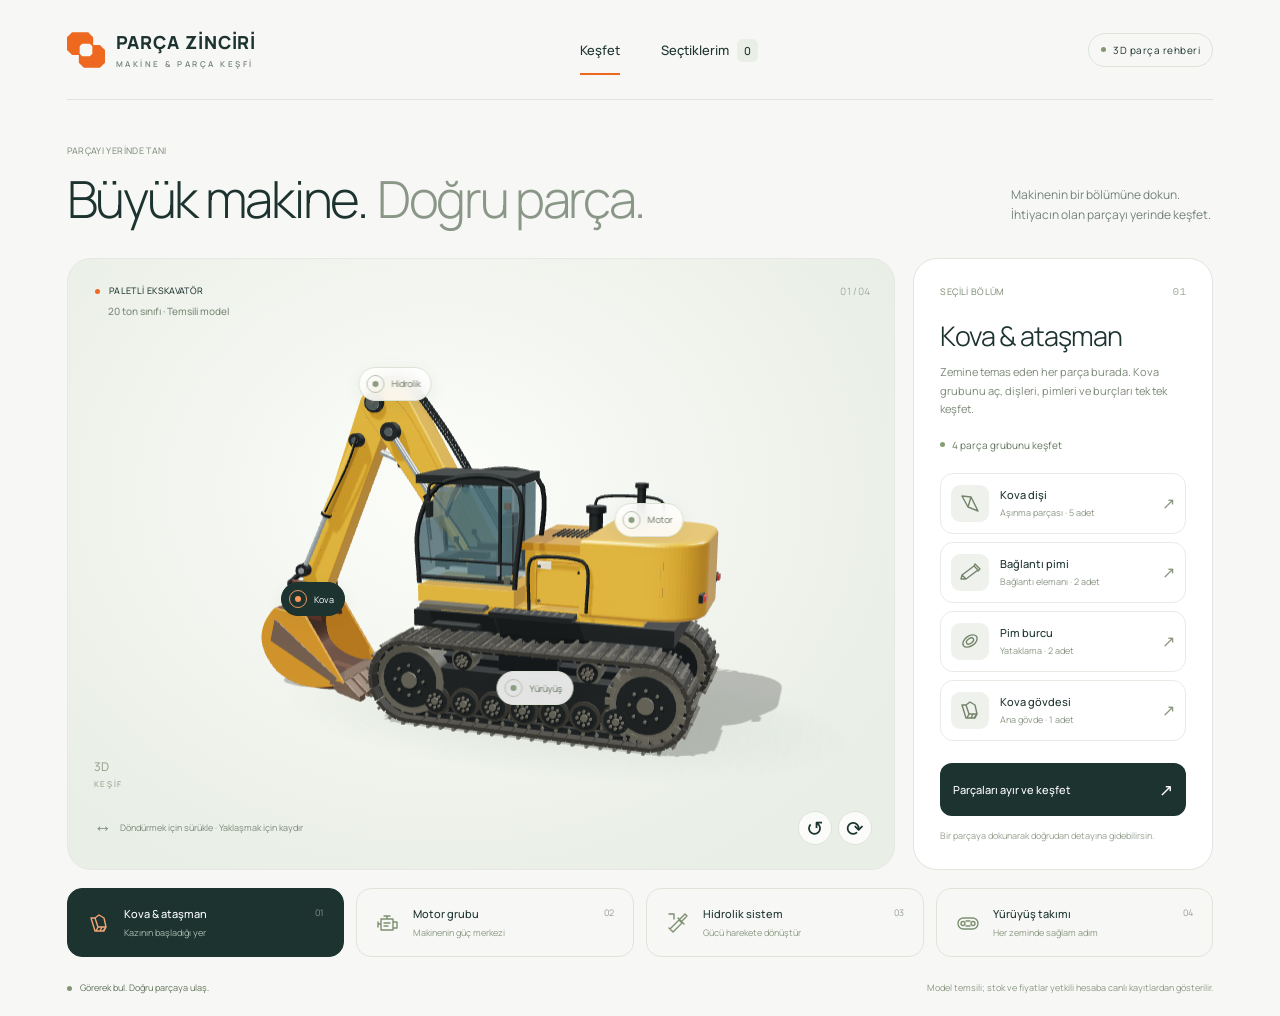
==== commit 6cbf775d: "Replace toy-like excavator with detailed industrial geometry" ====
--- a/mobil-kesfet/index.html
+++ b/mobil-kesfet/index.html
@@ -1,6 +1,6 @@
 <!doctype html>
 <html lang="tr">
-<head><meta charset="UTF-8"><meta name="viewport" content="width=device-width,initial-scale=1"><meta name="theme-color" content="#f3f4f1"><title>Parça Zinciri · Makineyi keşfet</title>  <script type="module" crossorigin src="./assets/index-fU_rBsfX.js"></script>
+<head><meta charset="UTF-8"><meta name="viewport" content="width=device-width,initial-scale=1"><meta name="theme-color" content="#f3f4f1"><title>Parça Zinciri · Makineyi keşfet</title>  <script type="module" crossorigin src="./assets/index-B9y7PxPL.js"></script>
   <link rel="stylesheet" crossorigin href="./assets/index-DtFBLgPH.css">
 </head>
 <body>
@@ -11,7 +11,7 @@
     <div class="demo-pill"><i></i> 3D parça rehberi</div>
   </header>
   <main>
-    <section class="intro"><div><div class="eyebrow" id="eyebrow">PARÇAYI YERİNDE TANI</div><h1 id="page-title">Büyük makine.<br><span>Doğru parça.</span></h1></div><p id="intro-copy">Makinenin bir bölümüne dokun.<br>İhtiyacın olan parçayı yerinde keşfet.</p></section>
+    <section class="intro"><div><div class="eyebrow" id="eyebrow">PARÇAYI YERİNDE TANI</div><h1 id="page-title">Büyük makine.<br><span>Doğru parça.</span></h1></div><p id="intro-copy">Makinenin bir bölümüne dokun. <br>İhtiyacın olan parçayı yerinde keşfet.</p></section>
     <div class="workspace">
       <section class="viewport" aria-label="Etkileşimli üç boyutlu ekskavatör">
         <div class="scene-top"><button id="back-button" class="back hidden" aria-label="Makineye dön">← <span>Makineye dön</span></button><div id="machine-label" class="machine-label"><span class="mini-dot"></span> PALETLİ EKSKAVATÖR <small>20 ton sınıfı · Temsili model</small></div><span class="scene-index" id="scene-index">01 / 04</span></div>
@@ -31,4 +31,5 @@
   <div id="toast" role="status" aria-live="polite"></div>
   <dialog id="saved-dialog"><div class="dialog-top"><div><div class="eyebrow">KEŞİF LİSTEM</div><h2>Seçtiğin parçalar</h2></div><button id="close-dialog" aria-label="Kapat">×</button></div><div id="saved-items"></div><p class="dialog-note">Parça türü seçimleri bu sekmede tutulur. Sipariş veya stok rezervasyonu oluşturmaz.</p></dialog>
 </div>
+
 </body></html>
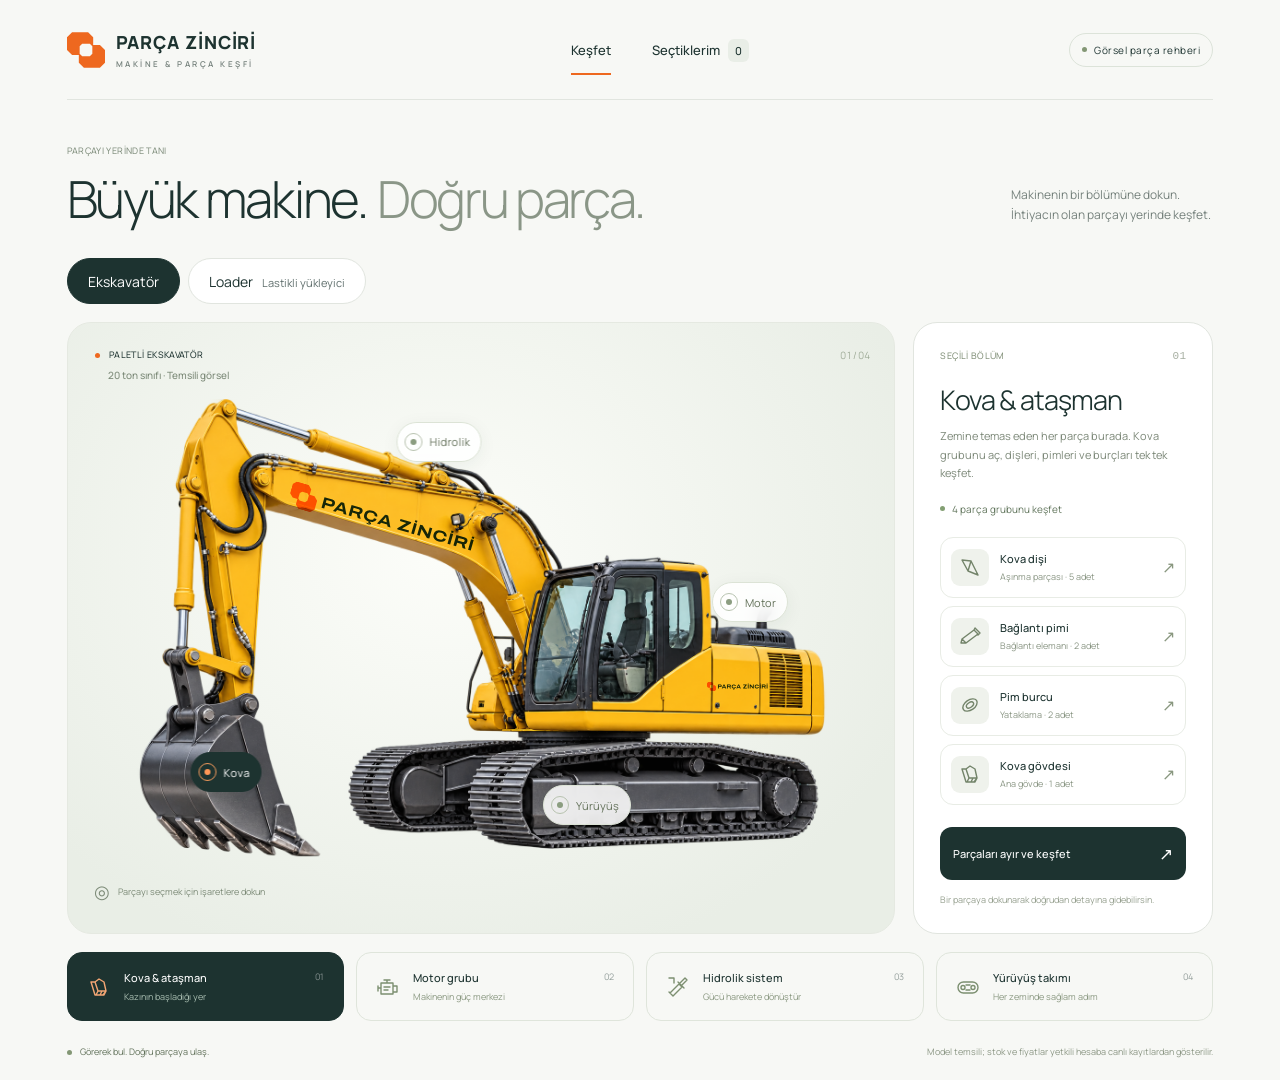
==== commit d36058f2: "Add clean branded 2D excavator and loader part discovery" ====
--- a/mobil-kesfet/index.html
+++ b/mobil-kesfet/index.html
@@ -1,25 +1,25 @@
 <!doctype html>
 <html lang="tr">
-<head><meta charset="UTF-8"><meta name="viewport" content="width=device-width,initial-scale=1"><meta name="theme-color" content="#f3f4f1"><title>Parça Zinciri · Makineyi keşfet</title>  <script type="module" crossorigin src="./assets/index-B9y7PxPL.js"></script>
-  <link rel="stylesheet" crossorigin href="./assets/index-DtFBLgPH.css">
+<head><meta charset="UTF-8"><meta name="viewport" content="width=device-width,initial-scale=1"><meta name="theme-color" content="#f3f4f1"><title>Parça Zinciri · Makineyi keşfet</title>  <script type="module" crossorigin src="./assets/index-D1hWo8iC.js"></script>
+  <link rel="stylesheet" crossorigin href="./assets/index-D0sLM6BP.css">
 </head>
 <body>
 <div id="app">
   <header class="topbar">
     <a class="brand" href="#explore" aria-label="Parça Zinciri ana ekran"><svg viewBox="0 0 90 84" aria-hidden="true"><path fill="currentColor" fill-rule="evenodd" d="M50,0 62,12 62,30 78,30 90,42 90,72 78,84 40,84 28,72 28,54 12,54 0,42 0,12 12,0ZM54,27 36,27 30,33 30,51 36,57 54,57 60,51 60,33Z"/></svg><span>PARÇA ZİNCİRİ<small>MAKİNE & PARÇA KEŞFİ</small></span></a>
     <nav class="toplinks" aria-label="Ana menü"><a class="active" href="#explore">Keşfet</a><button id="saved-button">Seçtiklerim <span id="saved-count">0</span></button></nav>
-    <div class="demo-pill"><i></i> 3D parça rehberi</div>
+    <div class="demo-pill"><i></i> Görsel parça rehberi</div>
   </header>
   <main>
     <section class="intro"><div><div class="eyebrow" id="eyebrow">PARÇAYI YERİNDE TANI</div><h1 id="page-title">Büyük makine.<br><span>Doğru parça.</span></h1></div><p id="intro-copy">Makinenin bir bölümüne dokun. <br>İhtiyacın olan parçayı yerinde keşfet.</p></section>
-    <div class="workspace">
-      <section class="viewport" aria-label="Etkileşimli üç boyutlu ekskavatör">
-        <div class="scene-top"><button id="back-button" class="back hidden" aria-label="Makineye dön">← <span>Makineye dön</span></button><div id="machine-label" class="machine-label"><span class="mini-dot"></span> PALETLİ EKSKAVATÖR <small>20 ton sınıfı · Temsili model</small></div><span class="scene-index" id="scene-index">01 / 04</span></div>
-        <div id="scene"><div id="loading">Makine hazırlanıyor<span></span></div></div>
+    <nav class="machine-switch" aria-label="Makine türü"><button data-machine="excavator" aria-pressed="true">Ekskavatör</button><button data-machine="wheel_loader" aria-pressed="false">Loader <span>Lastikli yükleyici</span></button></nav><div class="workspace">
+      <section class="viewport" aria-label="Etkileşimli makine ve parça rehberi">
+        <div class="scene-top"><button id="back-button" class="back hidden" aria-label="Makineye dön">← <span>Makineye dön</span></button><div id="machine-label" class="machine-label"><span class="mini-dot"></span> PALETLİ EKSKAVATÖR <small>20 ton sınıfı · Temsili görsel</small></div><span class="scene-index" id="scene-index">01 / 04</span></div>
+        <div id="machine-photo-frame"><img id="machine-photo" src="./images/excavator-clean-v2.png" width="1536" height="1024" alt="Gerçekçi ekskavatör görseli: solda kova ve hidrolik kol, sağda motor, altta paletler" fetchpriority="high" draggable="false"><div id="machine-branding" aria-hidden="true"><img class="brand-decal decal-arm" src="./images/brand-decal.svg" alt=""><img class="brand-decal decal-engine" src="./images/brand-decal.svg" alt=""></div></div><div id="scene"><div id="loading">Makine hazırlanıyor<span></span></div></div>
         <div id="hotspots" aria-label="Makine bölümleri"></div>
         <div class="scene-tools"><button id="reset-camera" title="Görünümü sıfırla" aria-label="Görünümü sıfırla">↺</button><button id="rotate-button" title="Otomatik döndür" aria-label="Otomatik döndür" aria-pressed="false">⟳</button></div>
         <div class="scene-caption"><span class="drag-icon">↔</span><span id="scene-instruction">Döndürmek için sürükle · Yaklaşmak için kaydır</span></div>
-        <div class="view-badge">3D <span id="view-mode">KEŞİF</span></div>
+        <div class="view-badge"><b id="view-dimension">2D</b> <span id="view-mode">KEŞİF</span></div>
         <div id="explode-controls" class="explode-controls hidden"><div><label for="explode-range">Parçaları ayır</label><output id="explode-value" for="explode-range">%100</output></div><input id="explode-range" type="range" min="0" max="100" value="100" aria-label="Parçaların ayrılma miktarı"><div class="range-labels"><span>Birleşik</span><span>Ayrılmış</span></div></div>
       </section>
       <aside class="inspector" aria-label="Seçili bölüm bilgileri"><div id="panel-content"></div></aside>
@@ -31,5 +31,4 @@
   <div id="toast" role="status" aria-live="polite"></div>
   <dialog id="saved-dialog"><div class="dialog-top"><div><div class="eyebrow">KEŞİF LİSTEM</div><h2>Seçtiğin parçalar</h2></div><button id="close-dialog" aria-label="Kapat">×</button></div><div id="saved-items"></div><p class="dialog-note">Parça türü seçimleri bu sekmede tutulur. Sipariş veya stok rezervasyonu oluşturmaz.</p></dialog>
 </div>
-
 </body></html>
--- a/mobil-kesfet/assets/index-D0sLM6BP.css
+++ b/mobil-kesfet/assets/index-D0sLM6BP.css
@@ -0,0 +1 @@
+@font-face{font-family:Manrope;font-style:normal;font-weight:200 800;font-display:swap;src:url(../fonts/Manrope-Variable.ttf) format("truetype")}h1 span{margin-left:.2em}@media(max-width:720px){.detail-mode .viewport{min-height:450px!important}.detail-mode #scene{bottom:150px}.detail-mode .explode-controls{bottom:54px;width:260px}.detail-mode .view-badge{display:none}.detail-mode .scene-caption{bottom:20px}}@media(max-width:720px){main{display:flex!important;flex-direction:column}.intro{order:0}.workspace{display:contents!important}.viewport{order:1}.category-tabs{order:2!important}.inspector{order:3}.page-footer{order:4}h1 span{margin-left:0}}:root{font-family:Manrope,Arial,sans-serif;color:#1d3330;background:#f7f8f5;font-synthesis:none;--orange:#ee681f;--ink:#1d3330;--muted:#75817c;--line:#e1e5df;--surface:#eef1eb}*{box-sizing:border-box}body{margin:0}button,input,a{-webkit-tap-highlight-color:transparent}button,a{touch-action:manipulation}button{font:inherit;cursor:pointer;color:inherit}button:focus-visible,a:focus-visible,input:focus-visible{outline:3px solid #ee681f;outline-offset:4px}button{border:0}a{color:inherit;text-decoration:none}.hidden{display:none!important}.topbar{height:100px;margin:0 5.2%;border-bottom:1px solid var(--line);display:flex;align-items:center;justify-content:space-between;gap:20px}.brand{display:flex;align-items:center;gap:11px}.brand svg{width:38px;height:38px;color:var(--orange)}.brand>span{font-size:18px;font-weight:800;letter-spacing:.9px}.brand small{display:block;font-size:8px;letter-spacing:2.5px;font-weight:600;margin-top:4px;color:#75817c}.toplinks{display:flex;align-items:center;gap:35px;font-size:13px;font-weight:700}.toplinks a{position:relative}.toplinks a:after{content:"";position:absolute;bottom:-16px;left:0;right:0;height:2px;background:var(--orange)}.toplinks button{background:none}.toplinks span{padding:4px 7px;background:#e9eee7;border-radius:6px;margin-left:5px;font-size:11px}.demo-pill{font-size:10px;letter-spacing:.5px;border:1px solid #dce3d9;padding:9px 12px;border-radius:30px;display:flex;gap:7px;align-items:center}.demo-pill i,.mini-dot,.page-footer i{width:5px;height:5px;border-radius:50%;background:#839775;display:inline-block}main{max-width:1480px;margin:auto;padding:44px 5.2% 20px}.intro{display:flex;align-items:flex-end;justify-content:space-between;margin-bottom:30px}.eyebrow{font-size:9px;letter-spacing:2px;font-weight:800;color:#82907f;margin-bottom:12px}h1{font-size:clamp(34px,3.7vw,53px);line-height:1.13;letter-spacing:-2.8px;font-weight:600;margin:0}h1 br{display:none}h1 span{color:#8a9687}.intro p{font-size:12px;line-height:1.8;color:var(--muted);margin:0 2px 4px 25px}.workspace{display:grid;grid-template-columns:minmax(0,1fr) 300px;gap:18px;min-height:490px}.viewport{position:relative;isolation:isolate;border-radius:24px;overflow:hidden;background:radial-gradient(ellipse at 45% 38%,#fcfdf9,#e9eee6 80%);min-height:490px;border:1px solid #e5e9e1}.scene-top{position:absolute;top:25px;left:27px;right:25px;display:flex;justify-content:space-between;align-items:flex-start;z-index:3;pointer-events:none}.machine-label{font-size:9px;font-weight:800;letter-spacing:1.5px}.machine-label .mini-dot{margin-right:7px;background:var(--orange)}.machine-label small{display:block;font-size:10px;font-weight:500;letter-spacing:0;color:#7d8b79;margin:7px 0 0 13px}.scene-index{font-size:10px;color:#8f9d87;letter-spacing:1px}#scene{position:absolute;inset:0}canvas{display:block;width:100%;height:100%;touch-action:none}#loading{position:absolute;top:50%;left:50%;transform:translate(-50%,-50%);font-size:13px;color:#627560}#loading span{display:block;width:80px;height:2px;margin:15px auto;background:var(--orange);animation:breathe 1s infinite alternate}.scene-tools{position:absolute;bottom:24px;right:22px;display:flex;gap:6px;z-index:5}.scene-tools button{width:34px;height:34px;background:#ffffffc9;border:1px solid #dce3d8;border-radius:50%;font-size:21px;line-height:1}.scene-tools button[aria-pressed=true]{background:var(--ink);color:#fff}.scene-caption{position:absolute;bottom:30px;left:26px;display:flex;align-items:center;gap:8px;font-size:9px;color:#7c8a77;pointer-events:none}.drag-icon{font-size:18px}.view-badge{position:absolute;bottom:80px;left:26px;font-size:12px;font-weight:800;letter-spacing:1px;color:#9aa491}.view-badge span{font-size:8px;font-weight:500;display:block;letter-spacing:1.7px;margin-top:3px}.inspector{border:1px solid var(--line);border-radius:24px;background:#fff;padding:26px;min-width:0}.panel-overline{display:flex;justify-content:space-between;align-items:center;font-size:9px;letter-spacing:1.3px;color:#819078;margin-bottom:22px}.panel-number{font-size:11px;font-family:monospace;color:#a7afa2}.category-title{font-size:27px;font-weight:600;letter-spacing:-1px;line-height:1.15;margin:0 0 12px}.category-desc{font-size:11px;color:#7c8878;line-height:1.8;margin:0 0 20px}.count-row{display:flex;align-items:center;gap:7px;font-size:10px;color:#62765d;margin-bottom:21px}.count-row span{width:5px;height:5px;background:#839f73;border-radius:50%}.part-list{display:flex;flex-direction:column;gap:8px}.part-row{display:flex;align-items:center;gap:11px;width:100%;border:1px solid #e8ece5;border-radius:13px;padding:11px 10px;background:#fff;text-align:left;transition:.2s}.part-row:hover,.part-row.active{border-color:#eaa47c;background:#fff8f2}.part-icon{height:37px;width:38px;border-radius:9px;background:#eff2ec;display:grid;place-items:center;color:#73846a;flex:none}.part-row.active .part-icon{background:#fce5d8;color:#d66025}.part-icon svg{width:24px;height:24px}.part-info{flex:1}.part-info strong{font-size:11px;font-weight:750;display:block}.part-info small{font-size:9px;color:#8a9684;display:block;margin-top:4px}.part-arrow{font-size:16px;color:#89977f}.primary{width:100%;background:var(--ink);color:#fff;border-radius:12px;padding:15px 13px;margin-top:22px;font-size:11px;font-weight:650;display:flex;align-items:center;justify-content:space-between;transition:.2s}.primary:hover{background:#2e5149}.primary span{font-size:17px}.panel-foot{font-size:9px;color:#96a08f;line-height:1.7;margin:12px 0 0}.category-tabs{display:grid;grid-template-columns:repeat(4,1fr);gap:12px;margin-top:18px}.category-tab{display:flex;align-items:center;text-align:left;gap:13px;padding:17px 19px;background:transparent;border:1px solid #dfe5db;border-radius:15px;transition:.2s}.category-tab:hover{background:#eaf0e5}.category-tab.active{background:var(--ink);border-color:var(--ink);color:#fff}.category-tab svg{width:24px;height:24px;color:#7c8f70}.category-tab.active svg{color:#f3a674}.category-tab strong{display:block;font-size:11px;font-weight:700}.category-tab small{display:block;font-size:9px;margin-top:5px;color:#8a9881}.category-tab.active small{color:#a9beb1}.tab-number{margin-left:auto;font-size:9px;align-self:flex-start;opacity:.45}.page-footer{display:flex;justify-content:space-between;gap:20px;margin-top:24px;color:#8c9785;font-size:9px;line-height:1.6}.page-footer span:first-child{color:#62725b}.page-footer i{margin-right:6px}.hotspot{position:absolute;display:flex;align-items:center;gap:7px;pointer-events:auto;background:#ffffffdf;border:1px solid #dce3d6;box-shadow:0 4px 18px #263a2810;color:#65735c;border-radius:25px;padding:7px 10px 7px 7px;font-size:9px;white-space:nowrap;transform:translate(-50%,-50%);transition:background .2s,opacity .2s;-webkit-backdrop-filter:blur(8px);backdrop-filter:blur(8px)}.hotspot i{display:block;width:18px;height:18px;border:1px solid #b8c3b0;border-radius:50%;position:relative}.hotspot i:after{content:"";position:absolute;inset:5px;border-radius:50%;background:#8b9d80}.hotspot.active{background:var(--ink);color:#fff;border-color:var(--ink)}.hotspot.active i{border-color:#ee985b}.hotspot.active i:after{background:#ff9757}#hotspots{position:absolute;inset:0;pointer-events:none;z-index:4}.back{pointer-events:auto;background:#ffffffcf;padding:10px 12px;border-radius:20px;font-size:14px;box-shadow:0 2px 10px #203c2010}.back span{font-size:10px;margin-left:6px}.detail-mode .scene-caption{bottom:23px}.detail-mode .scene-tools{bottom:18px}.explode-controls{position:absolute;bottom:75px;left:50%;transform:translate(-50%);width:250px;padding:13px 18px 10px;background:#ffffffda;border:1px solid #e0e7db;border-radius:15px;-webkit-backdrop-filter:blur(10px);backdrop-filter:blur(10px);z-index:5}.explode-controls>div:first-child{display:flex;justify-content:space-between;align-items:center;font-size:10px;font-weight:700}input[type=range]{width:100%;accent-color:var(--orange);margin:12px 0 6px;cursor:pointer}.range-labels{display:flex;justify-content:space-between;font-size:8px;color:#8b9784}.detail-price{border-top:1px solid var(--line);padding-top:16px;margin-top:20px;display:flex;align-items:flex-end;justify-content:space-between}.detail-price small{display:block;color:#91a086;font-size:9px;margin-bottom:5px}.detail-price strong{font-size:24px;font-weight:600;letter-spacing:-1px}.detail-price em{font-size:10px;font-style:normal;background:#edf3e8;padding:6px 9px;border-radius:15px;color:#68805c}.detail-sku{font-family:monospace;font-size:10px;color:#8c9787;margin-bottom:12px}.detail-mode .category-title{font-size:25px}.detail-mode .panel-overline,.detail-mode .category-desc{margin-bottom:15px}.detail-mode .part-row{padding:8px 9px}.detail-mode .part-icon{height:30px;width:30px}.detail-mode .primary{margin-top:15px}.detail-mode .view-badge{bottom:80px}#toast{position:fixed;bottom:25px;left:50%;transform:translate(-50%,15px);padding:14px 25px;background:var(--ink);color:#fff;border-radius:30px;font-size:12px;box-shadow:0 8px 40px #1d33302a;z-index:50;opacity:0;pointer-events:none;transition:.25s}#toast.show{opacity:1;transform:translate(-50%)}dialog{border:1px solid var(--line);border-radius:24px;width:min(470px,calc(100% - 32px));padding:28px;color:var(--ink);box-shadow:0 25px 100px #142c3320}dialog::backdrop{background:#24352d66;-webkit-backdrop-filter:blur(6px);backdrop-filter:blur(6px)}.dialog-top{display:flex;justify-content:space-between;align-items:flex-start}.dialog-top h2{font-size:24px;margin:0 0 24px;letter-spacing:-1px}.dialog-top button{background:#eef2ea;width:30px;height:30px;border-radius:50%;font-size:22px}.dialog-note{font-size:10px;line-height:1.7;color:#85907e}.saved-row{padding:15px 0;border-top:1px solid var(--line);display:flex;align-items:center;justify-content:space-between;gap:10px}.saved-row strong{font-size:13px}.saved-row small{display:block;font-size:10px;color:#8b9783;margin-top:5px}.saved-row button{background:#f4f0eb;padding:8px 12px;border-radius:8px;font-size:11px}.empty-list{font-size:13px;line-height:1.8;color:#7c8876;padding:15px 0 25px}.scene-error{padding:30px;max-width:350px;line-height:1.8;text-align:center}.error-retry{margin-top:15px;padding:10px 15px;border-radius:10px;background:var(--ink);color:#fff}@keyframes breathe{to{opacity:.3;transform:scaleX(.4)}}@media(min-width:1500px){main{padding-left:30px;padding-right:30px}.workspace,.viewport{min-height:560px}.inspector{padding:32px}.category-title{font-size:30px}.part-row{padding:15px 10px}.category-desc{font-size:12px}}@media(max-width:1000px){.workspace{grid-template-columns:minmax(0,1fr) 265px}.inspector{padding:22px}.intro p{font-size:11px}.category-tab{padding:15px 13px;gap:8px}.category-tab strong{font-size:10px}.scene-caption{max-width:190px;font-size:8px}.category-title{font-size:25px}}@media(max-width:720px){.topbar{height:79px;margin:0 20px}.brand svg{width:30px;height:30px}.brand>span{font-size:14px;letter-spacing:.4px}.brand small{font-size:6px;letter-spacing:1.9px}.toplinks{gap:0}.toplinks a{display:none}.toplinks button{font-size:0;padding:10px 0}.toplinks button:before{content:"♡";font-size:23px}.toplinks span{font-size:10px;margin-left:3px}.demo-pill{position:absolute;top:99px;right:20px;font-size:8px;padding:6px 8px}.demo-pill i{width:4px;height:4px}main{padding:24px 16px 25px}.intro{display:block;margin:0 4px 20px}.eyebrow{font-size:8px;letter-spacing:1.6px;margin-bottom:13px}h1{font-size:34px;letter-spacing:-1.8px;line-height:1.17}h1 br{display:block}.intro p{margin:12px 0 0;font-size:11px;line-height:1.7}.intro p br{display:none}.workspace{display:flex;flex-direction:column;gap:14px;min-height:0}.viewport{min-height:370px;border-radius:22px}.scene-top{top:18px;left:18px;right:18px}.machine-label{font-size:8px;letter-spacing:1px}.machine-label small{font-size:8px}.scene-caption{bottom:21px;left:17px;max-width:205px}.scene-tools{bottom:16px;right:14px}.scene-tools button{width:30px;height:30px;font-size:19px}.hotspot{font-size:8px;padding:5px 8px 5px 5px;gap:4px}.hotspot i{width:15px;height:15px}.hotspot i:after{inset:4px}.view-badge{left:19px;bottom:62px}.inspector{border-radius:20px;padding:23px}.panel-overline{margin-bottom:13px}.category-title{font-size:26px}.category-desc{font-size:12px;max-width:95%}.part-list{display:grid;grid-template-columns:1fr 1fr;gap:8px}.part-row{gap:7px;padding:10px 8px}.part-icon{width:29px;height:29px}.part-info strong{font-size:10px}.part-info small{font-size:8px}.part-arrow{display:none}.primary{margin-top:16px;font-size:12px}.category-tabs{order:0;grid-template-columns:repeat(4,1fr);gap:5px;margin:13px 0}.category-tab{flex-direction:column;align-items:center;justify-content:center;padding:13px 4px;gap:7px;border-radius:13px;text-align:center;min-height:76px}.category-tab svg{width:21px;height:21px}.category-tab strong{font-size:8px}.category-tab small,.tab-number{display:none}.page-footer{flex-direction:column;gap:8px;margin:22px 6px 0;font-size:8px}.detail-mode .viewport{min-height:400px}.explode-controls{bottom:65px;width:220px;padding:12px 16px 9px}.detail-mode .scene-caption{max-width:190px}.detail-mode .view-badge{bottom:80px}.detail-mode .intro h1{font-size:32px}.detail-mode .part-list{grid-template-columns:1fr 1fr}.detail-price{margin-top:17px}.detail-mode .category-tabs{display:none}.detail-mode .page-footer{margin-top:18px}.back span{font-size:9px}.back{font-size:13px;padding:9px 10px}}@media(prefers-reduced-motion:reduce){*,*:before,*:after{animation:none!important;transition:none!important;scroll-behavior:auto!important}}:root{font-weight:400}h1,.detail-mode .intro h1{font-weight:300;letter-spacing:-.045em;line-height:1.16}h1{font-size:clamp(36px,4vw,54px)}.category-title{font-weight:350;letter-spacing:-.035em}.intro p,.category-desc{font-weight:400;line-height:1.65}.eyebrow,.panel-overline,.machine-label,.view-badge{font-weight:450;letter-spacing:.04em;text-transform:none}.toplinks,.primary,.part-info strong,.category-tab strong,.detail-price strong{font-weight:500}.scene-index,.detail-price b,.stat-value{font-weight:300;font-variant-numeric:tabular-nums;letter-spacing:-.035em}@media(max-width:720px){h1{font-size:36px}.detail-mode .intro h1{font-size:32px}.intro p{font-size:13px}.category-title{font-size:27px}.category-desc{font-size:13px}.part-info strong{font-size:12px}.part-info small,.category-tab strong{font-size:10px}.machine-label{font-size:11px}.primary{font-size:14px}}#machine-photo-frame{position:absolute;inset:76px 18px 62px;display:flex;align-items:center;justify-content:center;pointer-events:none}#machine-photo{display:block;width:100%;height:100%;object-fit:contain;-webkit-user-select:none;user-select:none}#app:not(.detail-mode) #scene canvas{visibility:hidden;pointer-events:none}#app:not(.detail-mode) .scene-tools{display:none}#app:not(.detail-mode) .hotspot{min-height:40px;font-size:11px;padding:7px 11px 7px 7px}#app:not(.detail-mode) .view-badge{display:none}.detail-mode #machine-photo-frame{display:none}#view-dimension{font-weight:450}@media(max-width:720px){#machine-photo-frame{inset:70px 10px 52px}#app:not(.detail-mode) .hotspot{min-height:40px;font-size:10px;padding:6px 8px 6px 6px}#app:not(.detail-mode) .scene-caption{max-width:none;font-size:10px}}.machine-switch{display:flex;gap:8px;margin:0 0 18px}.machine-switch button{padding:12px 20px;min-height:46px;border:1px solid var(--line);border-radius:28px;background:#fff;color:var(--ink);font:inherit;font-size:14px}.machine-switch button[aria-pressed=true]{background:var(--ink);color:#fff;border-color:var(--ink)}.machine-switch span{font-size:11px;opacity:.7;margin-left:6px}@media(max-width:720px){.machine-switch{gap:8px}.machine-switch button{flex:1;padding:10px 8px;font-size:13px}.machine-switch span{display:block;margin:3px 0 0;font-size:10px}}#machine-branding{position:absolute;pointer-events:none}.brand-decal{position:absolute;height:auto;transform-origin:left center;mix-blend-mode:multiply}#app[data-machine=excavator] .decal-arm{left:23%;top:17%;width:27%;transform:rotate(16deg)}#app[data-machine=excavator] .decal-engine{left:82%;top:60%;width:8.5%}#app[data-machine=wheel_loader] .decal-arm{left:39%;top:49%;width:14%;transform:rotate(-33deg)}#app[data-machine=wheel_loader] .decal-engine{left:81%;top:36%;width:13%;transform:rotate(6deg)}.live-offers{margin-top:24px;background:#fff;border:1px solid var(--line);border-radius:24px;padding:28px;scroll-margin-top:20px;min-width:0}.offers-heading{display:flex;justify-content:space-between;align-items:center;gap:16px}.offers-heading h2{margin:8px 0;font-size:26px;letter-spacing:-.8px}.offers-panel-link{font-size:12px;font-weight:700;white-space:nowrap}.offers-help,.offers-message{font-size:13px;line-height:1.7;color:#586e63}.offers-message{padding:14px 16px;background:#f1f4ed;border-radius:12px}.offers-message a{display:inline-block;margin:6px 0;color:#a94b17;text-decoration:underline;font-weight:700}.offers-form{display:grid;grid-template-columns:repeat(4,minmax(0,1fr));gap:14px;margin:24px 0 16px}.offers-form label{font-size:12px;font-weight:700;min-width:0}.offers-form input:not([type=checkbox]),.offers-form select{display:block;width:100%;min-width:0;margin-top:8px;min-height:46px;border:1px solid #cdd6c8;border-radius:10px;padding:10px;font:inherit;background:#fff;color:var(--ink)}.offers-check{display:flex;align-items:center;gap:8px;min-height:44px}.offers-check input{width:18px;height:18px;accent-color:var(--orange)}.offers-search,.offers-more{min-height:46px;border-radius:10px;background:var(--ink);color:#fff;padding:12px 18px;font-size:13px}.offers-results{display:grid;grid-template-columns:repeat(2,minmax(0,1fr));gap:16px}.offer-card{border:1px solid var(--line);border-radius:16px;padding:20px;min-width:0;overflow-wrap:anywhere}.offer-top{display:flex;justify-content:space-between;gap:12px;align-items:flex-start;font-size:13px}.offer-status{background:#e5efdf;color:#426637;border-radius:6px;padding:5px 8px;font-size:10px;white-space:nowrap}.offer-status.pending{background:#fff1db;color:#8a5c15}.offer-card h3{font-size:19px;line-height:1.4;margin:20px 0 8px}.offer-meta,.offer-code,.offer-card details{font-size:12px;color:#68796c;line-height:1.7}.offer-code strong{color:var(--ink)}.offer-numbers{display:flex;flex-wrap:wrap;gap:18px;margin:20px 0}.offer-numbers small{font-size:10px;display:block;color:#74836b;margin-bottom:6px}.offer-numbers strong{font-size:20px;color:var(--ink)}.offer-card button{font-size:12px;min-height:44px;background:#eef2e8;padding:12px;border-radius:10px;width:100%;margin-bottom:12px}.offer-card summary{cursor:pointer;min-height:30px}.offer-test{background:#fff0dc;color:#805121;border-radius:6px;padding:8px;font-size:11px}.offers-more{margin-top:16px}.save-secondary{margin-top:10px;background:transparent;border:1px solid var(--line);width:100%;padding:12px;border-radius:10px;font-size:12px;min-height:44px}@media(max-width:720px){.live-offers{order:4;padding:20px 16px;margin-top:14px;border-radius:20px}.page-footer{order:5}.offers-heading{display:block}.offers-heading h2{font-size:24px}.offers-panel-link{display:inline-block;padding:8px 0}.offers-form{grid-template-columns:repeat(2,minmax(0,1fr));gap:12px}.offers-results{grid-template-columns:1fr}.offers-search{grid-column:1/-1}.offer-card{padding:17px}.offer-top{font-size:12px}.offers-form input:not([type=checkbox]),.offers-form select{font-size:16px}.offers-help,.offers-message{font-size:12px}}
